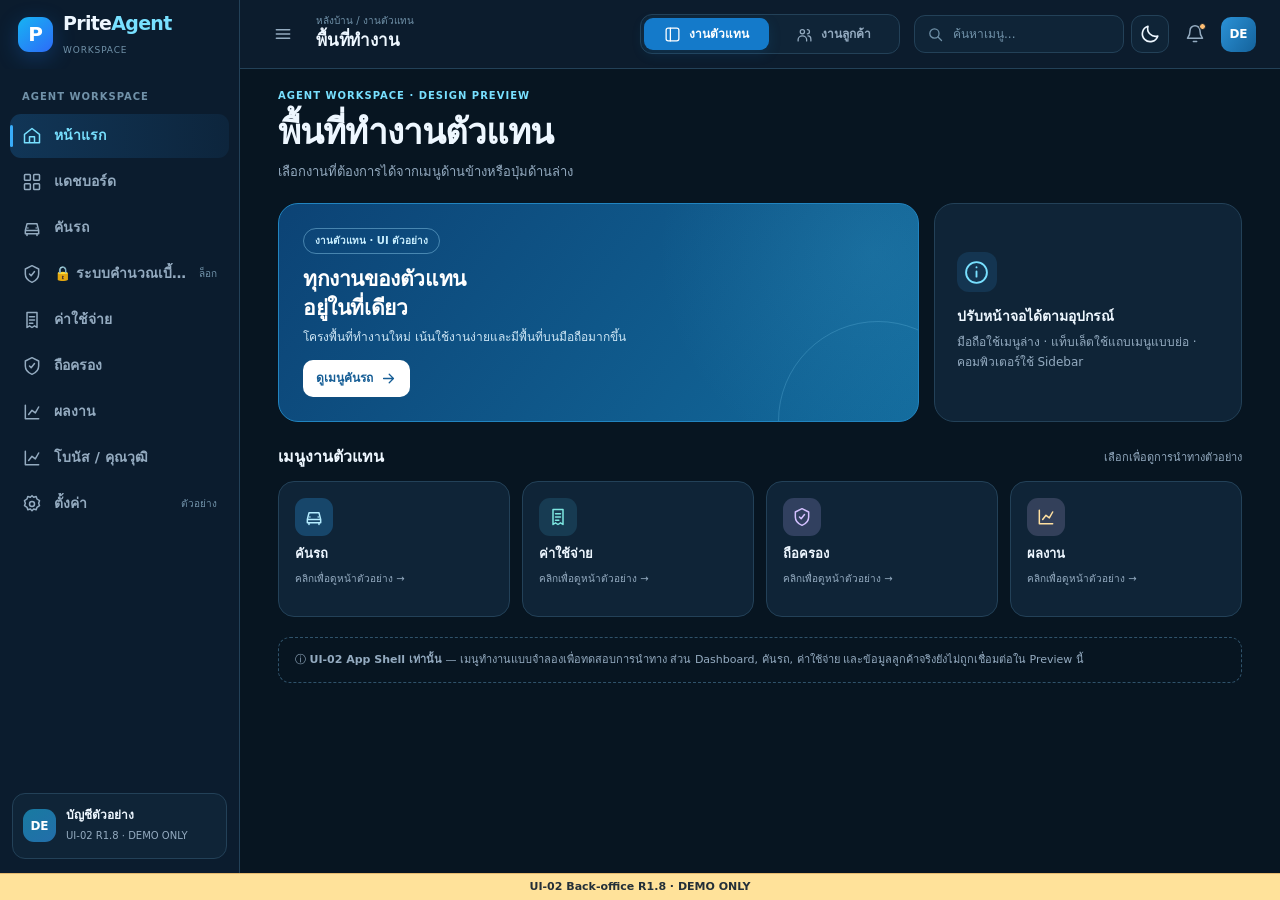
==== backoffice/index.html @ 8c4721c7 "ui: attach central field styles to existing V2 preview entrypoint" ====
<!doctype html>
<html lang="th" data-theme="dark">
<head>
<meta charset="utf-8"/>
<meta name="viewport" content="width=device-width,initial-scale=1,viewport-fit=cover"/>
<meta name="color-scheme" content="dark light"/>
<script>/* UI-only theme preference; never store credentials */try{var t=localStorage.getItem('priteagent.ui.theme.v1');document.documentElement.dataset.theme=t==='light'?'light':'dark'}catch(_){document.documentElement.dataset.theme='dark'}</script>
<title>PriteAgent — App Shell UI-02 R1.8 · DEMO ONLY</title>
<style>
:root{font-family:-apple-system,BlinkMacSystemFont,"Segoe UI","Noto Sans Thai",system-ui,sans-serif;color-scheme:dark;--bg:#071521;--aside:#0b1c2e;--panel:#0f2437;--panel2:#102b40;--surface:#0c1c2d;--line:#234158;--line2:#2f526a;--text:#eef7ff;--muted:#94abc0;--muted2:#7192a9;--accent:#39adfa;--cyan:#78e0ff;--soft-accent:rgba(57,173,250,.13);--shadow:rgba(0,0,0,.26);--white:#fff}
html[data-theme=light]{color-scheme:light;--bg:#f5f8fc;--aside:#fff;--panel:#fff;--panel2:#eef5fc;--surface:#fff;--line:#dbe6f1;--line2:#c9dce9;--text:#1a3147;--muted:#60788e;--muted2:#7290a4;--accent:#117acc;--cyan:#096ca5;--soft-accent:#e7f3fd;--shadow:rgba(54,94,125,.1);--white:#fff}
*,*:before,*:after{box-sizing:border-box}html,body{margin:0;width:100%;height:100%;overflow:hidden}body{background:var(--bg);color:var(--text);font-size:14px;line-height:1.55}button,input{font:inherit}button{cursor:pointer}button:disabled{cursor:default;opacity:.5}button,input{outline-offset:2px}button:focus-visible,input:focus-visible{outline:3px solid #49bdfc}button{background:none;color:inherit;border:none}a{color:inherit;text-decoration:none}.icon{height:20px;width:20px;display:inline-block;fill:none;stroke:currentColor;stroke-width:1.8;stroke-linecap:round;stroke-linejoin:round;flex-shrink:0}.icon.sm{width:17px;height:17px}.icon.lg{width:25px;height:25px}
.shell{display:flex;min-height:100dvh;height:100dvh;padding-bottom:27px}.side{width:240px;flex:0 0 240px;background:var(--aside);border-right:1px solid var(--line);display:flex;flex-direction:column;min-width:0;transition:width .15s,flex-basis .15s;z-index:20}.brand{height:69px;flex:0 0 69px;display:flex;align-items:center;gap:10px;padding:0 18px;white-space:nowrap;overflow:hidden}.brandmark{height:35px;width:35px;flex:0 0 35px;display:grid;place-items:center;border-radius:11px;font-weight:900;font-size:20px;color:white;background:linear-gradient(140deg,#16b4f3,#2d6bf8);box-shadow:0 6px 21px #197cf344}.brandname{font-size:19px;font-weight:820;letter-spacing:-.7px}.brandname em{font-style:normal;color:var(--cyan)}.subbrand{font-size:9px;color:var(--muted2);letter-spacing:.095em;margin-top:-3px}.sidebody{overflow-y:auto;padding:8px 10px 15px;scrollbar-width:thin;flex:1}.sidenavtitle{padding:12px 12px 7px;color:var(--muted2);font-weight:800;font-size:10px;letter-spacing:.1em}.navitem{width:100%;display:flex;align-items:center;gap:12px;text-align:left;border-radius:11px;min-height:44px;padding:9px 12px;color:var(--muted);font-weight:600;margin:2px 0;position:relative}.navitem:hover{background:var(--soft-accent);color:var(--text)}.navitem.active{background:linear-gradient(90deg,rgba(37,144,231,.22),rgba(37,144,231,.08));color:var(--cyan)}.navitem.active:before{content:"";height:22px;width:3px;background:var(--accent);border-radius:5px;position:absolute;left:0}.navitem .t{white-space:nowrap;overflow:hidden;text-overflow:ellipsis}.navitem .later{margin-left:auto;color:var(--muted2);font-size:10px;font-weight:500}.sidefooter{margin:8px 12px 14px;padding:12px 10px;border:1px solid var(--line);background:var(--panel);border-radius:13px;display:flex;align-items:center;gap:10px;white-space:nowrap}.avatar{height:33px;width:33px;display:grid;place-items:center;border-radius:11px;background:linear-gradient(145deg,#187aa1,#236eaa);color:#fff;font-weight:800;font-size:12px;flex-shrink:0}.sidefooter strong{display:block;font-size:12px}.sidefooter small{font-size:10px;color:var(--muted)}
.shell.collapsed .side{width:69px;flex-basis:69px}.shell.collapsed .brand{padding:0 17px}.shell.collapsed .brandcopy,.shell.collapsed .sidenavtitle,.shell.collapsed .navitem .t,.shell.collapsed .navitem .later,.shell.collapsed .sidefooter .accountcopy{display:none}.shell.collapsed .navitem{justify-content:center;padding:10px}.shell.collapsed .sidefooter{justify-content:center;padding:10px 5px}.shell.collapsed .sidebody{padding-inline:8px}
.frame{height:100%;flex:1;min-width:0;display:flex;flex-direction:column}.top{height:69px;min-height:69px;display:flex;align-items:center;gap:14px;padding:0 24px;border-bottom:1px solid var(--line);background:var(--surface);position:relative;z-index:12}.iconbtn{height:38px;width:38px;display:inline-grid;place-items:center;border-radius:11px;color:var(--muted);border:1px solid transparent}.iconbtn:hover,.iconbtn.on{background:var(--soft-accent);color:var(--cyan);border-color:var(--line)}.top .location{flex:1;min-width:0}.top .location .crumb{font-size:10px;color:var(--muted2);line-height:1.2}.top .location strong{display:block;font-size:17px;letter-spacing:-.25px}.topactions{display:flex;align-items:center;gap:7px}.topactions #searchIcon{display:none}.searchtop{display:flex;align-items:center;gap:9px;background:var(--panel);border:1px solid var(--line);border-radius:11px;height:38px;padding:0 12px;min-width:210px;color:var(--muted2);text-align:left}.searchtop span{font-size:12px}.notifdot{position:relative}.notifdot:after{content:"";position:absolute;width:7px;height:7px;top:7px;right:7px;background:#ffbe74;border:1px solid var(--surface);border-radius:50%}.topavatar{height:35px;width:35px;border-radius:10px;background:linear-gradient(125deg,#2b92d7,#14629b);color:#fff;font-size:12px;font-weight:800}.topmobilebrand{display:none}
.segbar{display:flex;align-items:center;gap:12px;padding:15px clamp(18px,3.1vw,38px) 0}.segment{display:flex;align-items:center;padding:4px;background:var(--panel);border:1px solid var(--line);border-radius:12px;gap:4px;min-width:290px}.segment button{flex:1;border-radius:9px;min-height:34px;font-size:12px;font-weight:700;color:var(--muted);display:flex;justify-content:center;align-items:center;gap:8px}.segment button.active{background:#147aca;color:#fff;box-shadow:0 4px 13px #117ac627}.segbar .note{font-size:11px;color:var(--muted);white-space:nowrap}.workspace{flex:1;min-height:0;overflow-y:auto;scrollbar-width:thin;padding:19px clamp(18px,3.1vw,38px) 40px}.workinner{max-width:1100px;margin:0 auto}.sectioneyebrow{color:var(--cyan);font-size:10px;font-weight:800;letter-spacing:.1em}.sectiontitle{font-size:clamp(25px,3.2vw,35px);letter-spacing:-1px;line-height:1.3;margin:6px 0 7px;font-weight:820}.subtitle{font-size:13px;color:var(--muted);margin:0 0 21px}.introgrid{display:grid;grid-template-columns:minmax(0,1.35fr) minmax(210px,.65fr);gap:15px;margin-bottom:23px}.focuscard{background:radial-gradient(circle at 93% 23%,rgba(92,205,242,.12),transparent 35%),linear-gradient(128deg,#0c4375,#126a9c);border:1px solid #2184c0;border-radius:20px;min-height:170px;padding:24px;color:#fff;overflow:hidden;position:relative}.focuscard:after{content:"";position:absolute;width:200px;height:200px;border-radius:50%;border:1px solid #8cddff35;right:-60px;bottom:-100px}.focuscard .pill{display:inline-flex;border:1px solid #a0e2ff66;border-radius:20px;padding:4px 11px;font-size:10px;color:#c9efff;font-weight:700}.focuscard h2{font-size:21px;margin:11px 0 5px;letter-spacing:-.4px;line-height:1.38}.focuscard p{font-size:12px;color:#cee7f6;margin:0 0 14px;max-width:330px}.focuscard .action{background:#fff;border-radius:10px;color:#155d95;padding:9px 13px;font-weight:800;font-size:12px;position:relative;z-index:1;display:inline-flex;align-items:center;gap:7px}.tipcard{border:1px solid var(--line);background:var(--panel);border-radius:20px;min-height:170px;padding:22px;display:flex;flex-direction:column;justify-content:center;gap:14px}.tipicon{width:40px;height:40px;background:var(--soft-accent);color:var(--cyan);display:grid;place-items:center;border-radius:12px}.tipcard strong{font-size:14px}.tipcard p{color:var(--muted);font-size:12px;margin:5px 0 0;line-height:1.65}.sectionbar{display:flex;align-items:center;justify-content:space-between;gap:12px;margin-bottom:11px}.sectionbar h3{margin:0;font-size:16px;font-weight:800}.sectionbar .meta{font-size:11px;color:var(--muted)}.tiles{display:grid;grid-template-columns:repeat(4,minmax(0,1fr));gap:12px;margin-bottom:20px}.tile{text-align:left;border:1px solid var(--line);border-radius:16px;min-height:136px;background:var(--panel);padding:16px;display:flex;flex-direction:column;gap:8px;min-width:0;transition:transform .14s,border-color .14s}.tile:hover{border-color:#3197d1;transform:translateY(-2px)}.tileicon{height:38px;width:38px;display:grid;place-items:center;border-radius:11px;background:#17466a;color:#b4ecff}.tileicon.v2{background:#173b52;color:#7de7e1}.tileicon.v3{background:#31405f;color:#d4c1ff}.tileicon.v4{background:#33405a;color:#ffe0a0}.tile b{font-size:13px}.tile small{color:var(--muted);font-size:10px;line-height:1.4}.footinfo{font-size:11px;color:var(--muted);border:1px dashed var(--line2);border-radius:12px;padding:13px 16px;line-height:1.7}
.noticeMobile{display:none}.notice{position:fixed;bottom:0;left:0;right:0;z-index:70;color:#232f38;background:#ffe29a;border-top:1px solid #e5b96e;min-height:27px;display:grid;place-items:center;text-align:center;font-weight:800;font-size:11px;padding:3px 8px calc(3px + env(safe-area-inset-bottom,0px));pointer-events:none}.mobilebottom{display:none}.backdrop{display:none}.drawerclose{display:none}.mobilebrand{display:none}
.pop{position:fixed;z-index:61;right:24px;top:62px;border:1px solid var(--line2);background:var(--aside);border-radius:15px;box-shadow:0 18px 65px var(--shadow);padding:11px;min-width:240px;max-width:min(400px,calc(100vw - 25px));display:none}.pop.open{display:block}.pop h3{font-size:13px;margin:5px 8px 11px}.pop button,.pop a{display:flex;align-items:center;gap:8px;justify-content:flex-start;text-align:left;width:100%;min-height:38px;padding:9px 11px;border-radius:8px;color:var(--text);font-size:12px}.pop button:hover,.pop a:hover{background:var(--soft-accent)}.pop .tiny{font-size:10px;color:var(--muted);margin:5px 8px}.overlay{position:fixed;inset:0;background:#031220aa;z-index:80;display:none;align-items:center;justify-content:center;padding:16px}.overlay.open{display:flex}.dialog{background:var(--aside);border:1px solid var(--line2);border-radius:20px;padding:22px;width:100%;max-width:430px;box-shadow:0 24px 80px #0006}.dialogHead{display:flex;justify-content:space-between;align-items:flex-start;gap:12px}.dialog h2{font-size:18px;margin:0}.dialog p{font-size:13px;color:var(--muted);line-height:1.75;margin:10px 0 18px}.dialog .btnprimary{border-radius:10px;padding:10px 15px;background:#137dca;color:#fff;font-size:12px;font-weight:800;min-height:42px}.searchdialog{max-width:540px}.searchinput{width:100%;border:1px solid var(--line2);background:var(--panel);border-radius:12px;padding:13px 15px;font-size:15px;color:var(--text);outline:none;margin:14px 0 8px}.results{max-height:300px;overflow:auto}.results button{width:100%;border-radius:10px;padding:11px;display:flex;align-items:center;justify-content:space-between;border-bottom:1px solid var(--line);text-align:left}.results button:hover{background:var(--soft-accent)}.results small{color:var(--muted);font-size:10px}.hide{display:none!important}
@media(max-width:1050px){.side{width:72px;flex-basis:72px}.brand{padding:0 18px}.brandcopy,.sidenavtitle,.navitem .t,.navitem .later,.sidefooter .accountcopy{display:none}.navitem{justify-content:center;padding:10px}.sidefooter{justify-content:center;padding:10px 5px}.sidebody{padding:8px}.searchtop{min-width:135px}.top{padding-inline:17px}.introgrid{grid-template-columns:1fr 230px}.tiles{grid-template-columns:repeat(2,minmax(0,1fr))}}
@media(max-width:720px){.shell{padding-bottom:calc(85px + env(safe-area-inset-bottom,0px))}.side{position:fixed;top:0;bottom:0;width:min(300px,83vw)!important;flex-basis:auto!important;transform:translateX(-101%);box-shadow:8px 0 30px #0005;transition:transform .2s;z-index:65}.shell.drawer-open .side{transform:translateX(0)}.shell.drawer-open .backdrop{position:fixed;z-index:64;inset:0;background:#0009;display:block}.side .brand{height:64px;flex-basis:64px;padding:0 18px}.side .brandcopy,.side .sidenavtitle,.side .navitem .t,.side .navitem .later,.side .sidefooter .accountcopy{display:block}.side .navitem{justify-content:flex-start;padding:10px 12px}.side .sidefooter{justify-content:flex-start;padding:12px}.drawerclose{display:grid;margin-left:auto}.top{height:58px;min-height:58px;gap:7px;padding-inline:13px}.topmobilebrand{display:flex;align-items:center;gap:7px;font-weight:820;letter-spacing:-.45px;font-size:17px}.topmobilebrand .brandmark{height:29px;width:29px;border-radius:9px;font-size:17px}.top .location{display:none}.topactions{margin-left:auto;gap:2px}.topactions .searchtop{display:none}.topactions #searchIcon{display:grid}.topavatar{width:31px;height:31px}.top .iconbtn{height:36px;width:36px}.segbar{padding:10px 13px 0}.segment{width:100%;min-width:0}.segment button{min-height:35px}.segbar .note{display:none}.workspace{padding:15px 13px 20px}.sectiontitle{font-size:26px;margin-top:4px}.subtitle{margin-bottom:17px}.introgrid{grid-template-columns:1fr;gap:10px;margin-bottom:22px}.focuscard{padding:20px;min-height:160px;border-radius:17px}.focuscard h2{font-size:21px;margin:9px 0 4px}.focuscard p{margin-bottom:12px}.tipcard{min-height:auto;padding:13px 15px;border-radius:15px;display:flex;flex-direction:row;align-items:center;gap:13px}.tipcard .tipicon{flex:0 0 39px}.tipcard .tipcardtext{flex:1}.tipcard p{margin:2px 0 0}.tiles{grid-template-columns:repeat(2,minmax(0,1fr));gap:9px}.tile{padding:12px;min-height:122px;border-radius:13px}.tileicon{height:35px;width:35px}.tile small{font-size:10px}.mobilebottom{display:grid;position:fixed;bottom:27px;left:0;right:0;grid-template-columns:repeat(4,1fr);min-height:58px;background:var(--aside);border-top:1px solid var(--line);z-index:40;padding:3px 4px 0}.mobilebottom button{display:flex;flex-direction:column;align-items:center;justify-content:center;gap:1px;color:var(--muted);border-radius:10px;font-size:10px;min-width:0}.mobilebottom button.active{color:var(--cyan)}.mobilebottom .icon{width:20px;height:20px}.pop{right:9px;top:51px}.notice{font-size:10px;white-space:nowrap}.noticeDesktop{display:none}.noticeMobile{display:inline}.shell.collapsed .side .brandcopy,.shell.collapsed .side .navitem .t,.shell.collapsed .side .sidenavtitle,.shell.collapsed .side .sidefooter .accountcopy{display:block}}
@media(max-width:355px){.topmobilebrand{font-size:15px}.topmobilebrand .brandmark{width:26px;height:26px}.top{padding-inline:8px}.segbar{padding-inline:9px}.workspace{padding-inline:10px}.focuscard{padding:16px}.focuscard h2{font-size:19px}.tile{padding:10px}.segment button{font-size:11px}.notice{font-size:9px}}
@media(prefers-reduced-motion:reduce){*{transition:none!important}}

/* UI-02 R1.3: icon-only animated theme switch aligned with Login R4.5 */
#themeToggle.themeModeButton{border:1px solid var(--line);background:var(--panel);color:var(--text);transition:background-color .28s ease,color .28s ease,border-color .28s ease}
#themeToggle .themeModeGlyph{height:22px;width:22px;overflow:visible;transform:rotate(0deg);transition:transform .42s cubic-bezier(.2,.85,.3,1)}
#themeToggle .themeSun,#themeToggle .themeMoon{transform-origin:12px 12px;transition:opacity .32s ease,transform .42s cubic-bezier(.2,.85,.3,1)}
#themeToggle .themeSun{opacity:0;transform:rotate(-80deg) scale(.25)}
#themeToggle .themeMoon{opacity:1;transform:rotate(0deg) scale(1)}
html[data-theme="light"] #themeToggle .themeModeGlyph{transform:rotate(90deg)}
html[data-theme="light"] #themeToggle .themeSun{opacity:1;transform:rotate(-90deg) scale(1)}
html[data-theme="light"] #themeToggle .themeMoon{opacity:0;transform:rotate(80deg) scale(.25)}
@media(prefers-reduced-motion:reduce){#themeToggle.themeModeButton,#themeToggle .themeModeGlyph,#themeToggle .themeSun,#themeToggle .themeMoon{transition:none!important}}


/* UI-02 R1.4: stronger tap feedback on mobile; preserve reduced-motion settings. */
@keyframes themeModeTap{0%{transform:scale(1) rotate(0deg)}34%{transform:scale(.81) rotate(-18deg)}68%{transform:scale(1.16) rotate(12deg)}100%{transform:scale(1) rotate(0deg)}}
#themeToggle.themeTap{animation:themeModeTap .66s cubic-bezier(.18,.7,.22,1) both}
#themeToggle .themeModeGlyph,#themeToggle .themeSun,#themeToggle .themeMoon{transform-box:view-box;backface-visibility:hidden}
@media(prefers-reduced-motion:reduce){#themeToggle.themeTap{animation:none!important}}


/* UI-02 R1.5 focused mobile bottom-nav submenu: no app/business rule changes. */
.submenuScrim,.bottomSubmenu{display:none}
@media(max-width:720px){
.submenuScrim:not([hidden]){display:block;position:fixed;inset:0;background:rgba(2,15,28,.38);z-index:43}
.bottomSubmenu:not([hidden]){display:block;position:fixed;left:10px;right:10px;bottom:calc(91px + env(safe-area-inset-bottom,0px));background:var(--aside);border:1px solid var(--line2);border-radius:18px;box-shadow:0 14px 48px var(--shadow);z-index:52;max-height:min(66dvh,495px);overflow:hidden}
.bottomSubmenuHead{display:flex;align-items:center;justify-content:space-between;gap:10px;padding:13px 14px 10px;border-bottom:1px solid var(--line)}
.bottomSubmenuHead h2{margin:0;font-size:15px;font-weight:820}
.bottomSubmenuHead span{display:block;font-size:10px;color:var(--muted)}
.bottomSubmenuHead button{flex-shrink:0;display:grid;place-items:center;width:35px;height:35px;border:1px solid var(--line);border-radius:10px}
.bottomSubmenuItems{display:grid;grid-template-columns:repeat(2,minmax(0,1fr));gap:7px;padding:10px 12px 13px;overflow-y:auto;max-height:min(51dvh,406px)}
.bottomSubmenuItems button{min-width:0;min-height:46px;display:flex;align-items:center;gap:9px;padding:8px 10px;border-radius:10px;border:1px solid var(--line);background:var(--panel);text-align:left;color:var(--text);font-size:12px;font-weight:650}
.bottomSubmenuItems button:hover,.bottomSubmenuItems button:focus-visible{border-color:var(--accent);background:var(--soft-accent)}
.bottomSubmenuItems button .icon{height:18px;width:18px;color:var(--cyan)}
.bottomSubmenuItems button .itemLabel{min-width:0;overflow-wrap:anywhere}
.mobilebottom{z-index:54} /* keep bottom tabs tappable above submenu scrim */
.mobilebottom button[aria-expanded="true"]{background:var(--soft-accent);color:var(--cyan);font-weight:800}
}
@media(max-width:355px){.bottomSubmenuItems{grid-template-columns:1fr;max-height:48dvh}}

/* UI-02 R1.6: desktop/tablet workspace selector in header; mobile uses bottom submenus. */
.top .location{flex:1 1 140px;min-width:0}
.top .segment{width:260px;min-width:260px;flex:0 0 260px;margin:0;padding:3px;gap:2px}
.top .segment button{min-height:32px;min-width:0;white-space:nowrap;padding:0 5px}
@media(min-width:721px) and (max-width:1180px){
 .top{gap:9px}
 .top .location strong{font-size:15px}
 .top .segment{width:216px;min-width:216px;flex-basis:216px}
 .top .segment button{font-size:11px;gap:3px;padding:0 3px}
 .topactions .searchtop{display:none}
 .topactions #searchIcon{display:grid}
}
@media(max-width:720px){.top .segment{display:none}}
</style>
<link rel="stylesheet" href="../ui/shared-design.css?rev=pa-shared-r1">
</head>
<body>
<svg xmlns="http://www.w3.org/2000/svg" style="position:absolute;width:0;height:0;overflow:hidden" aria-hidden="true">
<symbol id="i-menu" viewBox="0 0 24 24"><path d="M4 7h16M4 12h16M4 17h16"/></symbol>
<symbol id="i-arrow" viewBox="0 0 24 24"><path d="m5 12 14 0m-6-6 6 6-6 6"/></symbol>
<symbol id="i-home" viewBox="0 0 24 24"><path d="m3 10 9-7 9 7v10H3zM9 20v-7h6v7"/></symbol>
<symbol id="i-panel" viewBox="0 0 24 24"><rect x="3" y="3" width="18" height="18" rx="3"/><path d="M9 3v18"/></symbol>
<symbol id="i-grid" viewBox="0 0 24 24"><rect x="3" y="3" width="7" height="7" rx="1"/><rect x="14" y="3" width="7" height="7" rx="1"/><rect x="3" y="14" width="7" height="7" rx="1"/><rect x="14" y="14" width="7" height="7" rx="1"/></symbol>
<symbol id="i-car" viewBox="0 0 24 24"><path d="M4 15 6 7h12l2 8M4 15h16v4H4zM6 19v2m12-2v2M7 12h.1M17 12h.1"/></symbol>
<symbol id="i-receipt" viewBox="0 0 24 24"><path d="M6 3h12v18l-3-2-3 2-3-2-3 2zM9 8h6M9 12h6M9 16h4"/></symbol>
<symbol id="i-users" viewBox="0 0 24 24"><circle cx="9" cy="8" r="3"/><path d="M3 21v-2c0-3 3-5 6-5s6 2 6 5v2M16 5c2 0 3 1 3 3s-1 3-3 3M17 14c3 0 4 2 4 5v2"/></symbol>
<symbol id="i-calendar" viewBox="0 0 24 24"><rect x="3" y="5" width="18" height="16" rx="2"/><path d="M7 3v4M17 3v4M3 10h18M8 15h3"/></symbol>
<symbol id="i-chart" viewBox="0 0 24 24"><path d="M4 20V4M4 20h16M8 15l4-5 4 3 4-7"/></symbol>
<symbol id="i-shield" viewBox="0 0 24 24"><path d="M12 2 20 6v6c0 5-3 8-8 10-5-2-8-5-8-10V6zM9 12l2 2 4-5"/></symbol>
<symbol id="i-setting" viewBox="0 0 24 24"><circle cx="12" cy="12" r="3"/><path d="m12 2 2 2 3-1 1 3 3 2-1 3 1 3-3 2-1 3-3-1-2 2-2-2-3 1-1-3-3-2 1-3-1-3 3-2 1-3 3 1z"/></symbol>
<symbol id="i-search" viewBox="0 0 24 24"><circle cx="10.5" cy="10.5" r="6.5"/><path d="m15.5 15.5 5 5"/></symbol>
<symbol id="i-bell" viewBox="0 0 24 24"><path d="M18 8a6 6 0 0 0-12 0c0 7-3 8-3 9h18c0-1-3-2-3-9M10 21h4"/></symbol>
<symbol id="i-moon" viewBox="0 0 24 24"><path d="M21 13A9 9 0 0 1 11 3a9 9 0 1 0 10 10"/></symbol>
<symbol id="i-sun" viewBox="0 0 24 24"><circle cx="12" cy="12" r="4"/><path d="M12 2v2M12 20v2M2 12h2M20 12h2M5 5l1.5 1.5M17.5 17.5 19 19M5 19l1.5-1.5M17.5 6.5 19 5"/></symbol>
<symbol id="i-x" viewBox="0 0 24 24"><path d="M5 5 19 19M19 5 5 19"/></symbol>
<symbol id="i-check" viewBox="0 0 24 24"><path d="m4 12 5 5L20 6"/></symbol>
<symbol id="i-info" viewBox="0 0 24 24"><circle cx="12" cy="12" r="10"/><path d="M12 11v5M12 7v.1"/></symbol>
<symbol id="i-log" viewBox="0 0 24 24"><path d="M12 3H5v18h7M14 7l5 5-5 5M8 12h11"/></symbol>
</svg>
<div id="app" class="shell">
 <aside id="side" class="side" aria-label="เมนูนำทาง">
  <div class="brand"><span class="brandmark">P</span><span class="brandcopy"><span class="brandname">Prite<em>Agent</em></span><br/><span class="subbrand">WORKSPACE</span></span><button class="iconbtn drawerclose" id="closeDrawer" aria-label="ปิดเมนู"><svg class="icon"><use href="#i-x"/></svg></button></div>
  <div class="sidebody" id="sidebody"></div>
  <div class="sidefooter"><div class="avatar">DE</div><div class="accountcopy"><strong>บัญชีตัวอย่าง</strong><small>UI-02 R1.8 · DEMO ONLY</small></div></div>
 </aside>
 <div class="backdrop" id="backdrop"></div>
 <div class="frame">
  <header class="top">
   <button id="navToggle" class="iconbtn" aria-label="เปิดหรือย่อเมนู"><svg class="icon"><use href="#i-menu"/></svg></button>
   <div class="topmobilebrand"><span class="brandmark">P</span>PriteAgent</div>
   <div class="location"><div class="crumb">หลังบ้าน / <span id="crumbMode">งานตัวแทน</span></div><strong id="topTitle">พื้นที่ทำงาน</strong></div>
   <div class="segment" role="group" aria-label="เปลี่ยนพื้นที่ทำงาน"><button id="modeAgent" type="button" class="active" aria-pressed="true"><svg class="icon sm"><use href="#i-panel"/></svg> งานตัวแทน</button><button id="modeCustomer" type="button" aria-pressed="false"><svg class="icon sm"><use href="#i-users"/></svg> งานลูกค้า</button></div>
   <div class="topactions">
    <button class="searchtop" id="searchTop"><svg class="icon sm"><use href="#i-search"/></svg><span>ค้นหาเมนู...</span></button>
    <button class="iconbtn" id="searchIcon" aria-label="ค้นหาเมนู"><svg class="icon"><use href="#i-search"/></svg></button>
    <button class="iconbtn themeModeButton" id="themeToggle" type="button" aria-label="ใช้โหมดมืด กดเพื่อเปลี่ยนเป็นโหมดสว่าง" aria-pressed="false" title="เปลี่ยนเป็นโหมดสว่าง"><svg class="themeModeGlyph" viewBox="0 0 24 24" fill="none" stroke="currentColor" stroke-width="1.8" stroke-linecap="round" stroke-linejoin="round" aria-hidden="true"><g class="themeMoon"><path d="M20.5 14.2A8.6 8.6 0 0 1 9.8 3.5a8.6 8.6 0 1 0 10.7 10.7Z"/></g><g class="themeSun"><circle cx="12" cy="12" r="4"/><path d="M12 2v2M12 20v2M2 12h2M20 12h2M4.9 4.9l1.4 1.4M17.7 17.7l1.4 1.4M4.9 19.1l1.4-1.4M17.7 6.3l1.4-1.4"/></g></svg></button>
    <button class="iconbtn notifdot" id="notifications" aria-label="การแจ้งเตือนตัวอย่าง" aria-expanded="false"><svg class="icon"><use href="#i-bell"/></svg></button>
    <button class="topavatar" id="profile" aria-label="เมนูบัญชีตัวอย่าง" aria-expanded="false">DE</button>
   </div>
  </header>
  <main id="workspace" class="workspace" tabindex="-1"><div class="workinner">
   <div class="sectioneyebrow" id="eyebrow">AGENT WORKSPACE · DESIGN PREVIEW</div><h1 class="sectiontitle" id="pageTitle">พื้นที่ทำงานตัวแทน</h1><p id="pageDesc" class="subtitle">เลือกงานที่ต้องการได้จากเมนูด้านข้างหรือปุ่มด้านล่าง</p>
   <section id="homeContent">
    <div class="introgrid">
     <article class="focuscard"><span class="pill">งานตัวแทน · UI ตัวอย่าง</span><h2 id="heroTitle">ทุกงานของตัวแทน<br/>อยู่ในที่เดียว</h2><p id="heroText">โครงพื้นที่ทำงานใหม่ เน้นใช้งานง่ายและมีพื้นที่บนมือถือมากขึ้น</p><button class="action" id="heroAction">ดูเมนูคันรถ <svg class="icon sm"><use href="#i-arrow"/></svg></button></article>
     <article class="tipcard"><span class="tipicon"><svg class="icon lg"><use href="#i-info"/></svg></span><div class="tipcardtext"><strong>ปรับหน้าจอได้ตามอุปกรณ์</strong><p>มือถือใช้เมนูล่าง · แท็บเล็ตใช้แถบเมนูแบบย่อ · คอมพิวเตอร์ใช้ Sidebar</p></div></article>
    </div>
    <div class="sectionbar"><h3 id="quickTitle">เมนูงานตัวแทน</h3><span class="meta">เลือกเพื่อดูการนำทางตัวอย่าง</span></div>
    <div class="tiles" id="tiles"></div>
    <div class="footinfo">ⓘ <strong>UI-02 App Shell เท่านั้น</strong> — เมนูทำงานแบบจำลองเพื่อทดสอบการนำทาง ส่วน Dashboard, คันรถ, ค่าใช้จ่าย และข้อมูลลูกค้าจริงยังไม่ถูกเชื่อมต่อใน Preview นี้</div>
   </section>
   <section id="placeholder" class="hide"><div class="tipcard" style="display:flex;align-items:flex-start;gap:15px;margin:5px 0 18px"><span class="tipicon"><svg class="icon lg"><use href="#i-grid"/></svg></span><div class="tipcardtext"><strong id="placeholderTitle">โมดูลตัวอย่าง</strong><p id="placeholderDesc">หน้านี้แสดงปลายทางการนำทางเท่านั้น ไม่มีการเชื่อมต่อระบบหรือข้อมูลจริง</p></div></div><button id="returnHome" class="action" style="background:#167fca;color:white;border-radius:10px;padding:10px 14px;font-weight:750">← กลับหน้าแรก</button></section>
  </div></main>
 </div>
 <div id="submenuScrim" class="submenuScrim" hidden aria-hidden="true"></div>
 <section id="bottomSubmenu" class="bottomSubmenu" role="region" aria-label="เมนูย่อย" hidden>
  <div class="bottomSubmenuHead"><div><h2 id="bottomSubmenuTitle">เมนูย่อย</h2><span>เลือกหน้าที่ต้องการ · DEMO ONLY</span></div><button type="button" id="bottomSubmenuClose" aria-label="ปิดเมนูย่อย"><svg class="icon"><use href="#i-x"/></svg></button></div>
  <div id="bottomSubmenuItems" class="bottomSubmenuItems"></div>
 </section>
 <nav class="mobilebottom" aria-label="เมนูด้านล่างมือถือ">
  <button id="bottomHome" class="active"><svg class="icon"><use href="#i-home"/></svg>หน้าแรก</button>
  <button id="bottomAgent" aria-controls="bottomSubmenu" aria-expanded="false" aria-haspopup="true"><svg class="icon"><use href="#i-panel"/></svg>งานตัวแทน</button>
  <button id="bottomCustomer" aria-controls="bottomSubmenu" aria-expanded="false" aria-haspopup="true"><svg class="icon"><use href="#i-users"/></svg>งานลูกค้า</button>
  <button id="bottomMore"><svg class="icon"><use href="#i-menu"/></svg>เพิ่มเติม</button>
 </nav>
</div>
<div class="notice" role="note"><strong>UI-02 Back-office R1.8 · DEMO ONLY</strong></div>
<div class="pop" id="notificationPop" role="region" aria-label="รายการแจ้งเตือนตัวอย่าง"><h3>การแจ้งเตือน</h3><div class="tiny">ข้อมูลจำลองเพื่อทดลองเมนู</div><button data-popaction="notification">ตัวอย่าง: งานติดตามล่าสุด <svg class="icon sm"><use href="#i-arrow"/></svg></button><button data-popaction="notification">ตัวอย่าง: เตือนกำหนดการ <svg class="icon sm"><use href="#i-arrow"/></svg></button><button id="clearNotifications">ทำเครื่องหมายว่าอ่านแล้ว</button></div>
<div class="pop" id="profilePop" role="menu" aria-label="เมนูบัญชีตัวอย่าง"><h3>บัญชีตัวอย่าง</h3><button id="profileTheme"><svg class="icon sm"><use href="#i-sun"/></svg>เปลี่ยนธีม</button><button id="profileHelp"><svg class="icon sm"><use href="#i-info"/></svg>เกี่ยวกับโครงหลังบ้าน</button><a href="../"><svg class="icon sm"><use href="#i-log"/></svg>กลับหน้า Login</a></div>
<div class="overlay" id="dialogOverlay" role="presentation"><div class="dialog" role="dialog" aria-modal="true" aria-labelledby="dialogTitle"><div class="dialogHead"><h2 id="dialogTitle">ตัวอย่างระบบ</h2><button class="iconbtn" id="dialogX" aria-label="ปิดหน้าต่าง"><svg class="icon"><use href="#i-x"/></svg></button></div><p id="dialogText"></p><button class="btnprimary" id="dialogOK">เข้าใจแล้ว</button></div></div>
<div class="overlay" id="searchOverlay" role="presentation"><div class="dialog searchdialog" role="dialog" aria-modal="true" aria-labelledby="searchTitle"><div class="dialogHead"><h2 id="searchTitle">ค้นหาเมนู</h2><button id="searchX" class="iconbtn" aria-label="ปิดค้นหา"><svg class="icon"><use href="#i-x"/></svg></button></div><input type="search" id="menuSearch" class="searchinput" placeholder="พิมพ์ชื่อเมนู เช่น คันรถ" autocomplete="off" aria-label="พิมพ์ค้นหาเมนู"/><div class="results" id="searchResults"></div></div></div>
<script>
(()=>{'use strict';
const $=x=>document.getElementById(x);const doc=document.documentElement;const app=$('app');let mode='agent',page='home',lastFocus=null,drawerTrigger=null;
const agent=[['home','หน้าแรก','home'],['dashboard','แดชบอร์ด','grid'],['car','คันรถ','car'],['premium','🔒 ระบบคำนวณเบี้ยประกัน','shield'],['expense','ค่าใช้จ่าย','receipt'],['holding','ถือครอง','shield'],['performance','ผลงาน','chart'],['bonus','โบนัส / คุณวุฒิ','chart'],['settings','ตั้งค่า','setting']];
const customer=[['home','หน้าแรก','home'],['customers','ลูกค้าทั้งหมด','users'],['followup','ติดตามลูกค้า','calendar'],['calendar','ปฏิทินงาน','calendar'],['policies','กรมธรรม์','receipt'],['notes','บันทึกงาน','grid'],['settings','ตั้งค่า','setting']];
const descriptions={premium:'ระบบคำนวณเบี้ยประกัน: ต้องได้รับสิทธิ์จาก Admin/Owner หลังยืนยันอีเมลและเข้าสู่ระบบ ไม่มีการแสดงสูตร ตารางเบี้ย หรือข้อมูลภายในใน Public Preview',dashboard:'UI-03 Dashboard จะเป็นหน้าถัดไปหลัง Owner ตรวจรับ App Shell',car:'เมนูคันรถ: จะต่อยอดจากงาน Code6 โดยไม่เขียนทับ Source เดิม',expense:'ค่าใช้จ่าย: ยังไม่เชื่อม Business Rules หรือฐานข้อมูล',holding:'ถือครอง: ยังไม่มีข้อมูลและการคำนวณจริง',performance:'ผลงาน: ยังไม่มีข้อมูลการผลิตจริง',bonus:'โบนัส / คุณวุฒิ: ยังไม่มีสูตรหรือการคำนวณจริง',settings:'การตั้งค่าบัญชีและธีมแบบจริงยังไม่ได้เชื่อมระบบ',customers:'ลูกค้าทั้งหมด: ยังไม่เชื่อมข้อมูลลูกค้าจริง',followup:'งานติดตามลูกค้า: ยังไม่เชื่อมระบบแจ้งเตือนจริง',calendar:'ปฏิทินงาน: ยังไม่เชื่อมตารางนัดหมายจริง',policies:'กรมธรรม์: ยังไม่มีข้อมูลกรมธรรม์จริง',notes:'บันทึกงาน: ยังไม่เชื่อมข้อมูลจริง'};
const glyph={premium:'shield',home:'home',dashboard:'grid',car:'car',expense:'receipt',holding:'shield',performance:'chart',bonus:'chart',settings:'setting',customers:'users',followup:'calendar',calendar:'calendar',policies:'receipt',notes:'grid'};
function icon(n,cl='icon'){return `<svg class="${cl}" aria-hidden="true"><use href="#i-${glyph[n]||n||'grid'}"/></svg>`;}
function closePops(){['notificationPop','profilePop'].forEach(x=>$(x).classList.remove('open'));$('notifications').setAttribute('aria-expanded','false');$('profile').setAttribute('aria-expanded','false');}
function closeDrawer(){app.classList.remove('drawer-open');if(drawerTrigger?.focus)drawerTrigger.focus();drawerTrigger=null;}
function openDrawer(button){closeSubmenu(false);drawerTrigger=button||document.activeElement;app.classList.add('drawer-open');$('closeDrawer').focus();closePops();}
function closeSubmenu(restoreFocus=false){const panel=$('bottomSubmenu');const wasOpen=!panel.hidden;const active=$('bottomAgent').getAttribute('aria-expanded')==='true'?'bottomAgent':$('bottomCustomer').getAttribute('aria-expanded')==='true'?'bottomCustomer':null;panel.hidden=true;$('submenuScrim').hidden=true;$('bottomAgent').setAttribute('aria-expanded','false');$('bottomCustomer').setAttribute('aria-expanded','false');if(wasOpen&&restoreFocus&&active)$(active).focus();}
function toggleSubmenu(which){if(!matchMedia('(max-width:720px)').matches)return;const btn=$(which==='agent'?'bottomAgent':'bottomCustomer'),isOpen=!$('bottomSubmenu').hidden&&btn.getAttribute('aria-expanded')==='true';if(isOpen){closeSubmenu(true);return;}closeSubmenu(false);closePops();const data=which==='agent'?agent:customer;$('bottomSubmenuTitle').textContent=which==='agent'?'เมนูงานตัวแทน':'เมนูงานลูกค้า';$('bottomSubmenu').setAttribute('aria-label',which==='agent'?'เมนูย่อยงานตัวแทน':'เมนูย่อยงานลูกค้า');$('bottomSubmenuItems').innerHTML=data.map(([id,label])=>`<button type="button" data-submenu-page="${id}">${icon(id)}<span class="itemLabel">${id==='home'?(which==='agent'?'หน้าแรกงานตัวแทน':'หน้าแรกงานลูกค้า'):label}</span></button>`).join('');for(const item of $('bottomSubmenuItems').querySelectorAll('[data-submenu-page]'))item.onclick=()=>{closeSubmenu(false);switchMode(which);navigate(item.dataset.submenuPage);};$('bottomSubmenu').hidden=false;$('submenuScrim').hidden=false;btn.setAttribute('aria-expanded','true');$('bottomSubmenuItems').querySelector('button')?.focus();}
function modeItems(){return mode==='agent'?agent:customer;}
function renderNav(){const out=modeItems().map(([id,label])=>`<button type="button" data-page="${id}" class="navitem ${page===id?'active':''}" title="${label}">${icon(id)}<span class="t">${label}</span>${id==='premium'?'<span class="later">ล็อก</span>':id==='settings'?'<span class="later">ตัวอย่าง</span>':''}</button>`).join('');$('sidebody').innerHTML=`<div class="sidenavtitle">${mode==='agent'?'AGENT WORKSPACE':'CUSTOMER WORKSPACE'}</div>${out}`;for(const btn of $('sidebody').querySelectorAll('[data-page]'))btn.addEventListener('click',()=>navigate(btn.dataset.page));}
function renderTiles(){const keys=mode==='agent'?['car','expense','holding','performance']:['customers','followup','calendar','policies'];const cs=['','v2','v3','v4'];let map=new Map(modeItems().map(a=>[a[0],a[1]]));$('tiles').innerHTML=keys.map((id,i)=>`<button type="button" class="tile" data-tile="${id}"><span class="tileicon ${cs[i]}">${icon(id)}</span><b>${map.get(id)}</b><small>คลิกเพื่อดูหน้าตัวอย่าง →</small></button>`).join('');for(const b of $('tiles').querySelectorAll('[data-tile]'))b.addEventListener('click',()=>navigate(b.dataset.tile));}
function render(){const isAgent=mode==='agent';$('modeAgent').classList.toggle('active',isAgent);$('modeCustomer').classList.toggle('active',!isAgent);$('modeAgent').setAttribute('aria-pressed',String(isAgent));$('modeCustomer').setAttribute('aria-pressed',String(!isAgent));$('crumbMode').textContent=isAgent?'งานตัวแทน':'งานลูกค้า';const current=modeItems().find(x=>x[0]===page);const label=current?current[1]:'หน้าแรก';$('topTitle').textContent=page==='home'?'พื้นที่ทำงาน':label;$('eyebrow').textContent=isAgent?'AGENT WORKSPACE · DESIGN PREVIEW':'CUSTOMER WORKSPACE · DESIGN PREVIEW';$('pageTitle').textContent=page==='home'?(isAgent?'พื้นที่ทำงานตัวแทน':'พื้นที่ทำงานลูกค้า'):label;$('pageDesc').textContent=page==='home'?'เลือกงานที่ต้องการได้จากเมนูด้านข้างหรือปุ่มด้านล่าง':'โครงหน้าหลังบ้านสำหรับทดสอบการนำทาง · ยังไม่มีข้อมูลจริง';$('homeContent').classList.toggle('hide',page!=='home');$('placeholder').classList.toggle('hide',page==='home');if(page==='home'){$('quickTitle').textContent=isAgent?'เมนูงานตัวแทน':'เมนูงานลูกค้า';$('heroTitle').innerHTML=isAgent?'ทุกงานของตัวแทน<br/>อยู่ในที่เดียว':'งานดูแลลูกค้า<br/>เป็นระบบมากขึ้น';$('heroText').textContent=isAgent?'โครงพื้นที่ทำงานใหม่ เน้นใช้งานง่ายและมีพื้นที่บนมือถือมากขึ้น':'เข้าถึงทะเบียนลูกค้า งานติดตาม และตารางนัดหมายจากพื้นที่เดียว';$('heroAction').innerHTML=(isAgent?'ดูเมนูคันรถ':'ดูเมนูลูกค้า')+' '+icon('arrow','icon sm');$('heroAction').dataset.target=isAgent?'car':'customers';renderTiles();}else{$('placeholderTitle').textContent=label+' · ตัวอย่าง';$('placeholderDesc').textContent=(descriptions[page]||'ยังไม่ได้เชื่อมข้อมูลจริง')+' — หน้านี้เป็นเพียงปลายทางการนำทางของ UI-02';}
 $('bottomHome').classList.toggle('active',page==='home');$('bottomAgent').classList.toggle('active',isAgent&&page!=='home');$('bottomCustomer').classList.toggle('active',!isAgent&&page!=='home');renderNav();}
function navigate(next='home'){if(next==='dashboard'){closeSubmenu(false);closeDrawer();window.location.href='../dashboard/';return;}if(next==='car'){closeSubmenu(false);closeDrawer();window.location.href='../car-directory/';return;}if(next==='premium'){closeDrawer();showInfo('🔒 ระบบคำนวณเบี้ยประกัน — ยังไม่ได้รับสิทธิ์','DEMO ONLY · ระบบจริงต้องยืนยันตัวตนและให้ Admin หรือ Owner อนุมัติสิทธิ์เป็นรายบัญชีก่อนเข้าถึงหน้า API สูตร และแพ็กออฟไลน์ ในหน้านี้ไม่มีการเชื่อมระบบหรือข้อมูลเบี้ยภายใน');return;}page=modeItems().some(x=>x[0]===next)?next:'home';render();$('workspace').scrollTop=0;closeDrawer();closePops();}
function switchMode(next){mode=next;page='home';render();$('workspace').scrollTop=0;closeDrawer();closePops();}
const THEME_KEY='priteagent.ui.theme.v1';
function applyTheme(value,persist=false){const theme=value==='light'?'light':'dark';doc.dataset.theme=theme;const btn=$('themeToggle');btn.setAttribute('aria-pressed',String(theme==='light'));btn.setAttribute('aria-label',theme==='light'?'ใช้โหมดสว่าง กดเพื่อเปลี่ยนเป็นโหมดมืด':'ใช้โหมดมืด กดเพื่อเปลี่ยนเป็นโหมดสว่าง');btn.title=theme==='light'?'เปลี่ยนเป็นโหมดมืด':'เปลี่ยนเป็นโหมดสว่าง';if(persist){try{localStorage.setItem(THEME_KEY,theme);}catch(_){}}}
function showThemeTap(){
 if(window.matchMedia&&window.matchMedia('(prefers-reduced-motion: reduce)').matches)return;
 const btn=$('themeToggle');
 btn.classList.remove('themeTap');
 void btn.offsetWidth;
 btn.classList.add('themeTap');
}
function toggleTheme(){applyTheme(doc.dataset.theme==='dark'?'light':'dark',true);showThemeTap();closePops();}
$('themeToggle').addEventListener('animationend',e=>{if(e.target===$('themeToggle')&&e.animationName==='themeModeTap')$('themeToggle').classList.remove('themeTap');});
function togglePop(id,btn){const p=$(id),was=p.classList.contains('open');closePops();if(!was){p.classList.add('open');btn.setAttribute('aria-expanded','true');}}
function openOverlay(id){lastFocus=document.activeElement;closePops();$(id).classList.add('open');$(id==='searchOverlay'?'menuSearch':'dialogOK').focus();}
function closeOverlay(id){$(id).classList.remove('open');lastFocus?.focus?.();lastFocus=null;}
function showInfo(title,body){$('dialogTitle').textContent=title;$('dialogText').textContent=body;openOverlay('dialogOverlay');}
$('navToggle').onclick=()=>{if(matchMedia('(max-width:720px)').matches){if(app.classList.contains('drawer-open'))closeDrawer();else openDrawer($('navToggle'));}else{app.classList.toggle('collapsed');}};
$('closeDrawer').onclick=closeDrawer;$('backdrop').onclick=closeDrawer;
$('modeAgent').onclick=()=>switchMode('agent');$('modeCustomer').onclick=()=>switchMode('customer');
$('themeToggle').onclick=toggleTheme;$('profileTheme').onclick=toggleTheme;
$('notifications').onclick=()=>togglePop('notificationPop',$('notifications'));$('profile').onclick=()=>togglePop('profilePop',$('profile'));
$('clearNotifications').onclick=()=>{closePops();showInfo('อ่านการแจ้งเตือนแล้ว','ทำเครื่องหมายว่าอ่านแล้วในข้อมูลจำลองเท่านั้น ไม่มีการบันทึกหรือแจ้งเตือนจริง');};
for(const b of document.querySelectorAll('[data-popaction]'))b.onclick=()=>{closePops();showInfo('รายการแจ้งเตือนตัวอย่าง','รายการนี้ไม่มีข้อมูลจริง และยังไม่เชื่อมระบบติดตามหรือแจ้งเตือน');};
$('profileHelp').onclick=()=>showInfo('โครงพื้นที่ทำงาน · UI-02','ทดสอบเมนู Sidebar, โหมดงานตัวแทน/ลูกค้า, เมนูมือถือ, ค้นหา และสลับธีมได้ แต่ไม่มีระบบบัญชีหรือฐานข้อมูลจริง');
$('heroAction').onclick=()=>navigate($('heroAction').dataset.target||'car');$('returnHome').onclick=()=>navigate('home');
$('bottomHome').onclick=()=>{closeSubmenu(false);navigate('home');};$('bottomAgent').onclick=()=>toggleSubmenu('agent');$('bottomCustomer').onclick=()=>toggleSubmenu('customer');$('bottomMore').onclick=()=>openDrawer($('bottomMore'));$('bottomSubmenuClose').onclick=()=>closeSubmenu(true);$('submenuScrim').onclick=()=>closeSubmenu(true);
$('searchTop').onclick=$('searchIcon').onclick=()=>{openOverlay('searchOverlay');$('menuSearch').value='';renderSearch();};
function renderSearch(){const q=$('menuSearch').value.trim().toLocaleLowerCase('th');const choices=[...agent.map(x=>({...{id:x[0],label:x[1]},mode:'agent'})),...customer.map(x=>({id:x[0],label:x[1],mode:'customer'}))].filter((x,i,a)=>a.findIndex(y=>y.id===x.id&&y.mode===x.mode)===i&&x.id!=='home');const res=choices.filter(x=>!q||x.label.toLocaleLowerCase('th').includes(q));$('searchResults').innerHTML=res.length?res.map(x=>`<button type="button" data-search-id="${x.id}" data-search-mode="${x.mode}"><span>${x.label}</span><small>${x.mode==='agent'?'งานตัวแทน':'งานลูกค้า'} →</small></button>`).join(''):'<p style="color:var(--muted);padding:7px 10px">ไม่พบเมนูที่ค้นหา</p>';for(const b of $('searchResults').querySelectorAll('[data-search-id]'))b.onclick=()=>{switchMode(b.dataset.searchMode);navigate(b.dataset.searchId);closeOverlay('searchOverlay');};}
$('menuSearch').oninput=renderSearch;
$('dialogOK').onclick=$('dialogX').onclick=()=>closeOverlay('dialogOverlay');$('searchX').onclick=()=>closeOverlay('searchOverlay');
for(const id of ['dialogOverlay','searchOverlay'])$(id).addEventListener('click',e=>{if(e.target===$(id))closeOverlay(id);});
document.addEventListener('keydown',e=>{if(e.key==='Escape'){if($('dialogOverlay').classList.contains('open'))closeOverlay('dialogOverlay');else if($('searchOverlay').classList.contains('open'))closeOverlay('searchOverlay');else if(!$('bottomSubmenu').hidden)closeSubmenu(true);else if(app.classList.contains('drawer-open'))closeDrawer();else closePops();}});
window.addEventListener('resize',()=>{if(!matchMedia('(max-width:720px)').matches)closeSubmenu(false);});
applyTheme(doc.dataset.theme);
window.addEventListener('storage',e=>{if(e.key===THEME_KEY)applyTheme(e.newValue);});
window.addEventListener('pageshow',()=>{try{applyTheme(localStorage.getItem(THEME_KEY));}catch(_){applyTheme('dark');}});
render();
})();
</script>
</body>
</html>
---- ui/shared-design.css ----
/* PriteAgent V2 — Shared UI R1 (ACTIVE SYNTHETIC entrypoints only)
 * SINGLE source for control tokens, mobile hit sizes and calendar popover.
 * Page-specific layout CSS remains responsible for layout, not field styling.
 * Dark input styling follows the current V2 Login design.
 */
:root {
  --pa-field-min-height: 54px;
  --pa-field-radius: 13px;
  --pa-field-font-size: 16px;
  --pa-field-bg: #0b2032;
  --pa-field-border: #35536c;
  --pa-field-text: #edf5ff;
  --pa-field-muted: #a9b9ca;
  --pa-field-focus: #49bce9;
  --pa-field-error: #f7a2ae;
  --pa-field-surface: #102638;
  --pa-field-selected: #0876c7;
  --pa-field-shadow: 0 0 0 3px rgba(73,188,233,.18);
  --pa-field-label-color: #d6e6f2;
}
html[data-theme=light] {
  --pa-field-bg: #fff;
  --pa-field-border: #bacbdc;
  --pa-field-text: #233e56;
  --pa-field-muted: #62788d;
  --pa-field-focus: #0876bb;
  --pa-field-error: #ba3851;
  --pa-field-surface: #f1f6fc;
  --pa-field-selected: #0876c7;
  --pa-field-shadow: 0 0 0 3px rgba(8,118,187,.17);
  --pa-field-label-color: #344e68;
}
/* Shared form controls. Explicit targets protect old page navigation buttons. */
body :is(input,select,textarea).pa-control,
body :is(input,select,textarea).control,
body .control > input,
body .pa-admin-section :is(input,select),
body .pa-admin-tablewrap select,
body #main :is(input,select,textarea):not([type=checkbox]):not([type=radio]):not(.pa-date-native):not(.pa-date-text) {
  box-sizing: border-box;
  min-width: 0;
  max-width: 100%;
  min-height: var(--pa-field-min-height);
  border-radius: var(--pa-field-radius);
  border: 1.5px solid var(--pa-field-border);
  background: var(--pa-field-bg);
  color: var(--pa-field-text);
  font-size: var(--pa-field-font-size);
  line-height: 1.4;
  outline: none;
  -webkit-text-size-adjust: 100%;
}
body :is(input,select,textarea).pa-control::placeholder,
body :is(input,select,textarea).control::placeholder,
body .control > input::placeholder,
body #main input::placeholder {
  color: var(--pa-field-muted);
  opacity: 1;
}
body :is(input,select,textarea).pa-control:focus,
body :is(input,select,textarea).control:focus,
body .control > input:focus,
body #main :is(input,select,textarea):focus:not([type=checkbox]):not([type=radio]):not(.pa-date-native):not(.pa-date-text) {
  border-color: var(--pa-field-focus);
  box-shadow: var(--pa-field-shadow);
  outline: none;
}
body :is(input,select,textarea)[aria-invalid=true]:not([type=checkbox]) {
  border-color: var(--pa-field-error);
}
body :is(input,select,textarea):disabled:not([type=checkbox]) {
  opacity: .65;
}
/* Preserve the Login look but never shrink its input controls as the keyboard
 * reduces the visual viewport height. Previous @media height rule was 43px.
 */
#loginApp .control { height: var(--pa-field-min-height); min-height: var(--pa-field-min-height); }
#loginApp .control > input { height: 100%; min-height: var(--pa-field-min-height); }
#loginApp .field { min-width: 0; }
#loginApp .form { min-width: 0; }
@media (max-width: 767px) {
  :root { --pa-field-min-height: 52px; }
  body .carGroupForm .pa-control,
  body .carGroupForm select,
  body .carGroupForm .pa-date-field { min-height: 52px; }
  /* iOS Safari auto-zooms inputs with computed text size below 16px. */
  body :is(input,select,textarea).pa-control,
  body :is(input,select,textarea).control,
  body .control > input,
  body #main :is(input,select,textarea):not([type=checkbox]):not([type=radio]):not(.pa-date-native):not(.pa-date-text) { font-size: 16px; }
  #loginApp .control { height: 52px; min-height: 52px; }
  #loginApp .control > input { min-height: 52px; }
  .carGroupForm .carGroupGrid,
  .carGroupForm .carGroupDates,
  .carGroupForm .carGroupRoles { min-width: 0; }
}
/* Shared focus ring, visible keyboard navigation, narrow mobile data fields. */
body .pa-date-field {
  min-width: 0;
  min-height: var(--pa-field-min-height);
  border: 1.5px solid var(--pa-field-border);
  border-radius: var(--pa-field-radius);
  background: var(--pa-field-bg);
  color: var(--pa-field-text);
}
body .pa-date-field:focus-within {
  outline: none;
  border-color: var(--pa-field-focus);
  box-shadow: var(--pa-field-shadow);
}
body .pa-date-field .pa-date-text { font-size: 16px; color: var(--pa-field-text); }
body .pa-date-icon { color: var(--pa-field-focus); border-color: var(--pa-field-border); }
body .pa-date-field :is(.pa-calendar-launch,.pa-date-native) {
  border: 0;
  background: transparent;
  color: var(--pa-field-focus);
}
body .pa-date-field .pa-calendar-launch {
  width: 38px;
  min-width: 38px;
  min-height: 100%;
  padding: 0;
  display: grid;
  place-items: center;
  cursor: pointer;
  border-inline-start: 1px solid var(--pa-field-border);
  border-radius: 0;
}
body .pa-date-field .pa-calendar-launch svg {
  height: 20px;
  width: 20px;
  fill: none;
  stroke: currentColor;
  stroke-width: 1.8;
  stroke-linecap: round;
  stroke-linejoin: round;
}
body .pa-date-field .pa-date-native {
  position: absolute;
  width: 1px;
  height: 1px;
  min-width: 0;
  min-height: 0;
  opacity: 0;
  pointer-events: none;
  overflow: hidden;
}
/* Calendar component shared by V2 date controls. Popover is elevated above
 * the mobile modal; bounded to viewport, no navigation or external assets. */
.pa-calendar-popover,
.pa-calendar-popover:popover-open {
  position: fixed;
  inset: auto;
  box-sizing: border-box;
  z-index: 2147483000;
  width: min(340px, calc(100vw - 24px));
  max-width: min(340px, calc(100vw - 24px));
  margin: 0;
  padding: 13px;
  border: 1px solid var(--pa-field-border);
  border-radius: 16px;
  background: var(--pa-field-bg);
  color: var(--pa-field-text);
  box-shadow: 0 16px 52px rgba(0,0,0,.3);
  font: 15px/1.4 'Noto Sans Thai',system-ui,sans-serif;
  direction: ltr;
  overscroll-behavior: contain;
}
.pa-calendar-popover[hidden] { display: none !important; }
.pa-calendar-top,
.pa-calendar-monthline { display: flex; align-items: center; gap: 8px; }
.pa-calendar-top { justify-content: space-between; margin-bottom: 10px; }
.pa-calendar-top label { flex: 1; min-width: 0; display: grid; gap: 3px; font-size: 11px; color: var(--pa-field-muted); }
.pa-calendar-popover select {
  appearance: auto;
  width: 100%;
  min-width: 0;
  height: 42px;
  padding: 4px 6px;
  border: 1px solid var(--pa-field-border);
  border-radius: 10px;
  background: var(--pa-field-surface);
  color: var(--pa-field-text);
  font: inherit;
  font-size: 16px;
}
.pa-calendar-monthline { justify-content: space-between; margin-bottom: 6px; }
.pa-calendar-monthline strong { font-size: 15px; text-align: center; }
.pa-calendar-popover button { font: inherit; cursor: pointer; }
.pa-calendar-nav {
  width: 38px;
  height: 38px;
  border: 0;
  border-radius: 9px;
  background: transparent;
  color: var(--pa-field-text);
  font-size: 24px !important;
}
.pa-calendar-nav:focus-visible,
.pa-calendar-popover button:focus-visible,
.pa-calendar-popover select:focus-visible {
  outline: 2px solid var(--pa-field-focus);
  outline-offset: 1px;
}
.pa-calendar-grid { display: grid; grid-template-columns: repeat(7, minmax(0,1fr)); gap: 3px; }
.pa-calendar-weekday { min-height: 30px; display: grid; place-items: center; font-size: 12px; color: var(--pa-field-muted); }
.pa-calendar-day {
  width: 100%;
  aspect-ratio: 1/1;
  min-width: 0;
  min-height: 36px;
  padding: 0;
  border: 0;
  border-radius: 9px;
  background: transparent;
  color: var(--pa-field-text);
  font-size: 15px;
}
.pa-calendar-day[aria-selected=true] { background: var(--pa-field-selected); color: #fff; font-weight: 700; }
.pa-calendar-day:not([aria-selected=true]):hover { background: var(--pa-field-surface); }
.pa-calendar-spacer { display: block; }
.pa-calendar-footer { display: flex; align-items: center; justify-content: space-between; padding-top: 9px; margin-top: 8px; border-top: 1px solid var(--pa-field-border); }
.pa-calendar-footer button { padding: 6px 10px; border: 0; color: var(--pa-field-focus); background: none; border-radius: 8px; font-size: 14px; }
.pa-calendar-help { color: var(--pa-field-muted); font-size: 11px; }
@media (max-width: 359px) {
  .pa-calendar-popover, .pa-calendar-popover:popover-open { padding: 9px; }
  .pa-calendar-day { min-height: 34px; }
}
/* Form metadata must not clip the input itself when iPhone keyboard opens. */
.carGroupForm .carGroupScroll { min-width: 0; }
.carGroupForm .carGroupDates,
.carGroupForm .carGroupRoles { grid-template-columns: repeat(2,minmax(0,1fr)); }
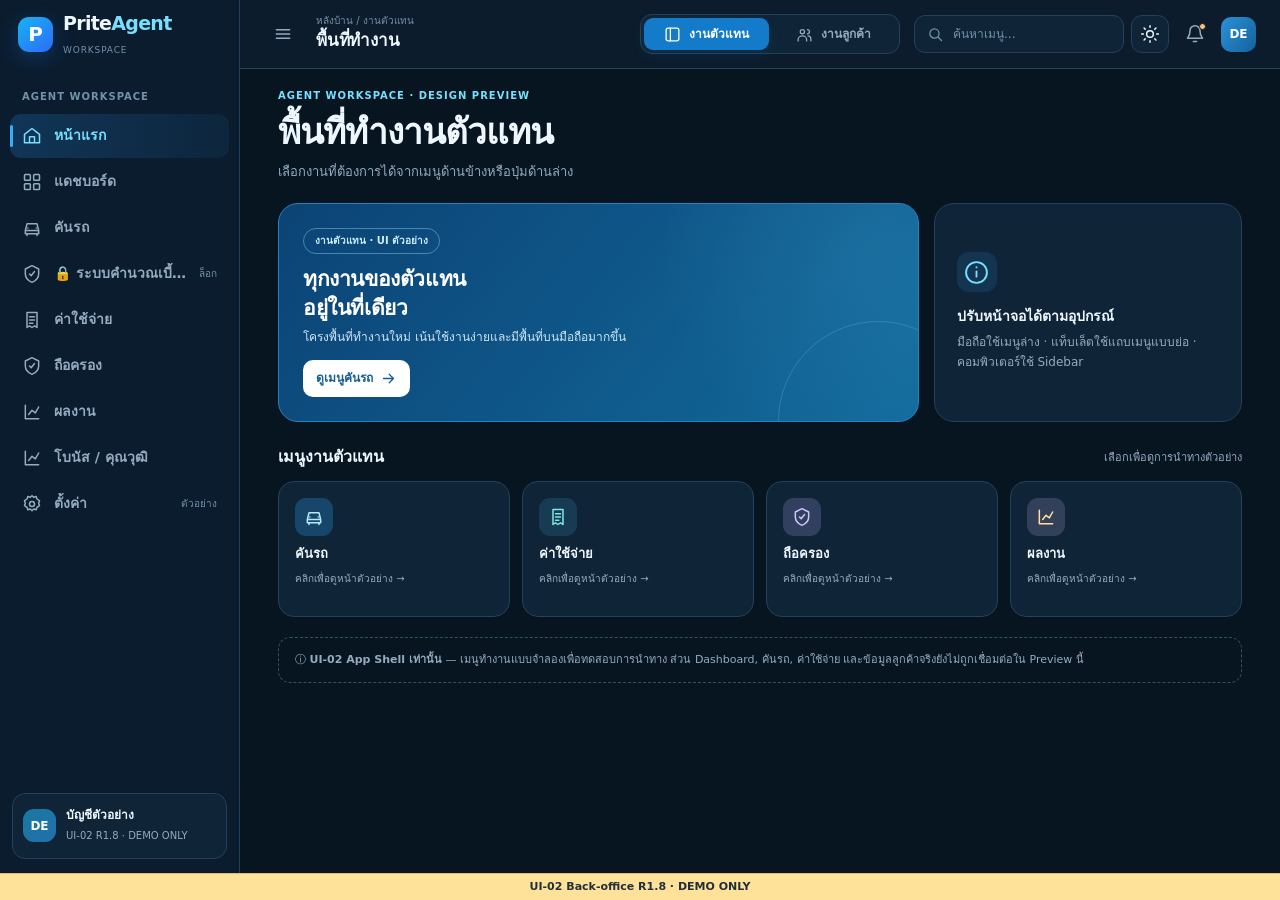
==== commit fba51454: "ui: reuse central sun/moon art without changing legacy theme control behavior" ====
--- a/backoffice/index.html
+++ b/backoffice/index.html
@@ -74,6 +74,7 @@
 @media(max-width:720px){.top .segment{display:none}}
 </style>
 <link rel="stylesheet" href="../ui/shared-design.css?rev=pa-shared-r1">
+<script type="module" src="../ui/shared-theme-artwork.js?rev=pa-shared-theme-r1"></script>
 </head>
 <body>
 <svg xmlns="http://www.w3.org/2000/svg" style="position:absolute;width:0;height:0;overflow:hidden" aria-hidden="true">
--- a/ui/shared-design.css
+++ b/ui/shared-design.css
@@ -230,3 +230,19 @@
 .carGroupForm .carGroupScroll { min-width: 0; }
 .carGroupForm .carGroupDates,
 .carGroupForm .carGroupRoles { grid-template-columns: repeat(2,minmax(0,1fr)); }
+
+/* The legacy page theme buttons keep their existing button chrome; only SVG
+ * geometry comes from ui/theme-icons.js, exactly like Login and Dashboard. */
+.pa-shared-theme-art > svg,
+.pa-shared-theme-art > svg[data-theme-artwork],
+.pa-shared-theme-art svg[data-theme-artwork] {
+  display: inline-block;
+  width: 20px;
+  height: 20px;
+  flex: none;
+  fill: none;
+  stroke: currentColor;
+  stroke-width: 1.8;
+  stroke-linecap: round;
+  stroke-linejoin: round;
+}
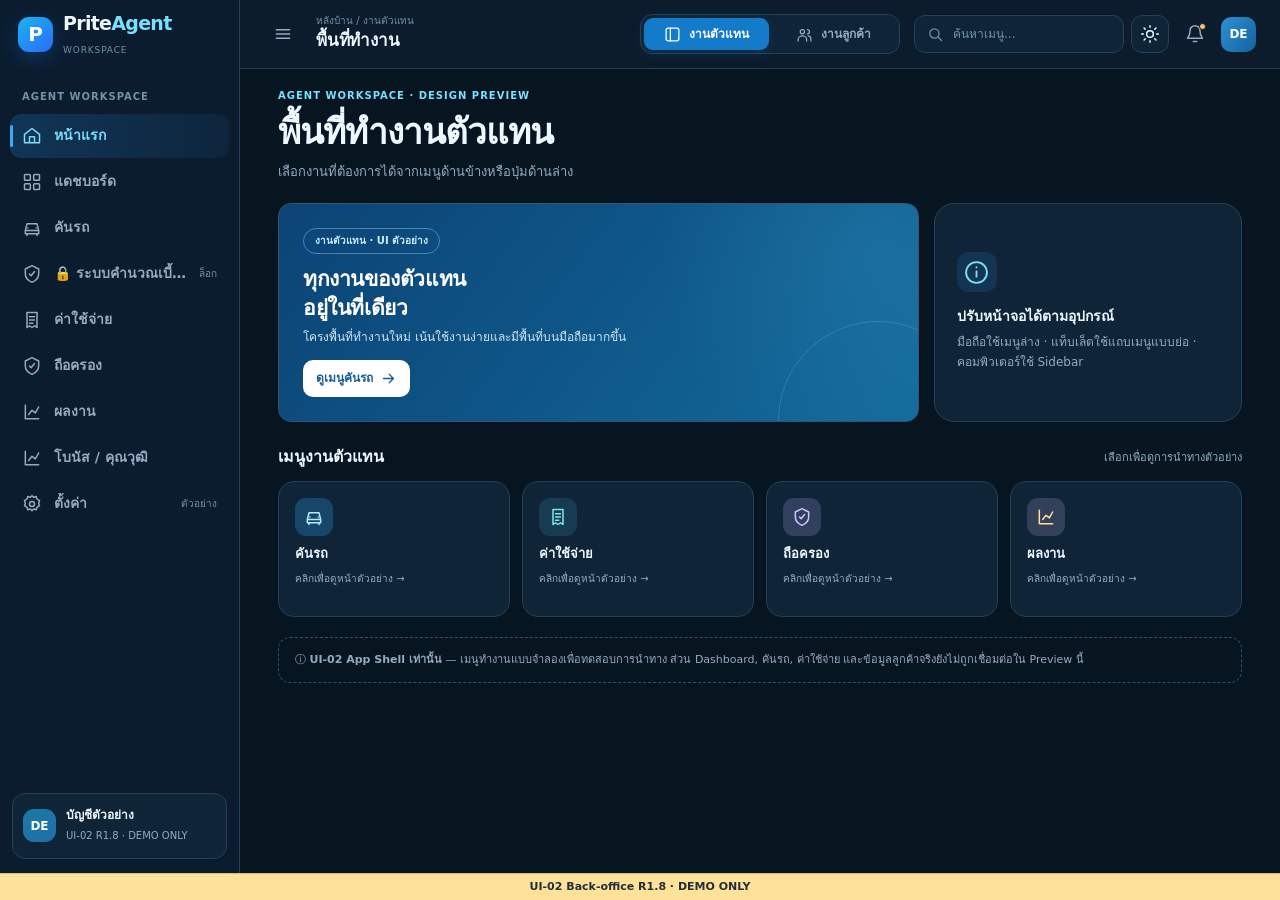
==== commit 20b6bea6: "ui: unify car display icons, state tabs and shared controls across active V2 pages" ====
--- a/backoffice/index.html
+++ b/backoffice/index.html
@@ -73,7 +73,8 @@
 }
 @media(max-width:720px){.top .segment{display:none}}
 </style>
-<link rel="stylesheet" href="../ui/shared-design.css?rev=pa-shared-r1">
+<link rel="stylesheet" href="../ui/shared-design.css?rev=pa-shared-r3">
+<link rel="stylesheet" href="../ui/shared-components.css?rev=pa-ui-unified-r1">
 <script type="module" src="../ui/shared-theme-artwork.js?rev=pa-shared-theme-r1"></script>
 </head>
 <body>
--- a/ui/shared-design.css
+++ b/ui/shared-design.css
@@ -246,3 +246,36 @@
   stroke-linecap: round;
   stroke-linejoin: round;
 }
+
+/* Tablet Chrome: year input must use the exact same surface, dimensions and
+ * focus treatment as the adjacent month selector, rather than OS grey UI. */
+.pa-calendar-popover input[data-cal-year] {
+  box-sizing: border-box;
+  appearance: textfield;
+  -moz-appearance: textfield;
+  width: 100%;
+  min-width: 0;
+  height: 42px;
+  min-height: 42px;
+  margin: 0;
+  padding: 4px 9px;
+  border: 1px solid var(--pa-field-border);
+  border-radius: 10px;
+  background: var(--pa-field-surface);
+  color: var(--pa-field-text);
+  font: inherit;
+  font-size: 16px;
+  line-height: 1.3;
+  font-variant-numeric: tabular-nums;
+  caret-color: var(--pa-field-focus);
+}
+.pa-calendar-popover input[data-cal-year]:focus {
+  outline: 2px solid var(--pa-field-focus);
+  outline-offset: 1px;
+  box-shadow: var(--pa-field-shadow);
+}
+.pa-calendar-popover input[data-cal-year]::-webkit-inner-spin-button,
+.pa-calendar-popover input[data-cal-year]::-webkit-outer-spin-button {
+  -webkit-appearance: none;
+  margin: 0;
+}
--- a/ui/shared-components.css
+++ b/ui/shared-components.css
@@ -0,0 +1,54 @@
+/* V2 Shared UI Components R2 — forms/theme tokens in shared-design.css.
+ * Both active car-list routes import this ONE style for modes/tabs/cards/icons.
+ */
+:root {--pa-ui-line:var(--pa-field-border,#35536c);--pa-ui-ink:var(--pa-field-text,#edf5ff);--pa-ui-accent:var(--pa-field-focus,#49bce9);--pa-ui-panel:var(--pa-field-bg,#0b2032);--pa-ui-muted:var(--pa-field-muted,#a9b9ca);--pa-ui-radius:var(--pa-field-radius,13px);--pa-ui-ring:var(--pa-field-shadow,0 0 0 3px #49bce92e)}
+.pa-ui-icon{display:inline-block;width:19px;height:19px;min-width:19px;fill:none;stroke:currentColor;stroke-width:1.8;stroke-linecap:round;stroke-linejoin:round;vertical-align:middle}
+.v1Facts .pa-fact,.car-facts .pa-fact{display:flex;align-items:center;gap:6px;min-width:0}
+.v1Facts .pa-ui-icon,.car-facts .pa-ui-icon{color:var(--pa-ui-accent);flex-shrink:0;width:16px;height:16px;min-width:16px}
+#carProvincePicker label[for=carProvince]>.pa-ui-icon{width:16px;height:16px;min-width:16px;margin-inline-start:5px;color:var(--pa-ui-accent)}
+.v1Modes{grid-template-columns:1fr!important;justify-items:start}
+.v1Modes #layoutHelp{grid-column:1/-1;max-width:100%;white-space:normal}
+.v1Modes .v1ModeBtns.pa-view-icons,.view-controls .pa-view-icons{
+ display:grid;grid-template-columns:repeat(4,minmax(0,1fr));gap:4px;
+ width:min(100%,340px);max-width:100%;min-width:0;padding:4px;
+ border:1px solid var(--pa-ui-line);border-radius:14px;background:var(--pa-ui-panel)}
+.v1Modes .v1ModeBtns.pa-view-icons{justify-self:start}
+.v1Modes .pa-view-icons [data-layout],.view-controls .pa-view-icons [data-layout]{
+ display:grid;place-items:center;box-sizing:border-box;min-width:0;width:100%;height:46px;min-height:46px;max-width:none;
+ margin:0;padding:6px;border:1px solid transparent;border-radius:10px;background:transparent;
+ color:var(--pa-ui-muted);box-shadow:none;cursor:pointer}
+.v1Modes .pa-view-icons [data-layout] .pa-ui-icon,.view-controls .pa-view-icons [data-layout] .pa-ui-icon{width:23px;height:23px;min-width:23px}
+.v1Modes .pa-view-icons [aria-pressed=true],.view-controls .pa-view-icons [aria-pressed=true]{border-color:var(--pa-ui-accent);color:var(--pa-ui-accent);background:color-mix(in srgb,var(--pa-ui-accent) 12%,transparent)}
+.v1Modes .pa-view-icons [data-layout]:focus-visible,.view-controls .pa-view-icons [data-layout]:focus-visible{outline:2px solid var(--pa-ui-accent);outline-offset:1px}
+.v1Status.pa-status-tabs,.filterbar.pa-status-tabs,.pa-admin-tabs{
+ box-sizing:border-box;display:flex;align-items:stretch;flex-wrap:nowrap;gap:12px;
+ max-width:100%;width:100%;min-width:0;overflow-x:auto;overscroll-behavior-inline:contain;scrollbar-width:thin;
+ border-bottom:1px solid var(--pa-ui-line);padding:0;margin-block-end:14px}
+.v1Status.pa-status-tabs [role=tab],.filterbar.pa-status-tabs [role=tab],.pa-admin-tabs [role=tab],.pa-admin-tabs button{
+ box-sizing:border-box;flex:0 0 auto;min-width:0;min-height:43px;
+ white-space:nowrap;margin:0;padding:8px 1px 10px;border:0;
+ border-bottom:3px solid transparent;border-radius:0;background:transparent;
+ color:var(--pa-ui-muted);box-shadow:none;transform:none;cursor:pointer;
+ font-size:14px;font-weight:600;line-height:1.4}
+.v1Status.pa-status-tabs [aria-selected=true],.filterbar.pa-status-tabs [aria-selected=true],.pa-admin-tabs [aria-selected=true]{
+ border-bottom-color:var(--pa-ui-accent);color:var(--pa-ui-accent);background:transparent;font-weight:750;box-shadow:none}
+.v1Status.pa-status-tabs [role=tab]:focus-visible,.filterbar.pa-status-tabs [role=tab]:focus-visible,.pa-admin-tabs button:focus-visible{outline:2px solid var(--pa-ui-accent);outline-offset:-2px}
+.pa-directory .v1Card,.pa-dashboard .directory-car,.pa-admin-section,.dashboard-work,.focuscard{border-color:var(--pa-ui-line);border-radius:var(--pa-ui-radius)}
+.pa-directory .v1Card:focus-within,.pa-dashboard .directory-car:focus-within{outline:1px solid var(--pa-ui-accent);outline-offset:1px}
+.pa-dashboard :is(.search input,.periods select,.pa-admin-search input),.pa-directory :is(.v1Search input,.v1Periods select,.carGroupForm .pa-control),.pa-admin-section :is(input,select),.carGroupForm .pa-date-field{
+ min-height:var(--pa-field-min-height);border-color:var(--pa-ui-line);border-radius:var(--pa-ui-radius);font-size:16px}
+.pa-dashboard :is(.search input,.periods select,.pa-admin-search input):focus,.pa-directory :is(.v1Search input,.v1Periods select,.carGroupForm .pa-control):focus,.pa-admin-section :is(input,select):focus{
+ outline:2px solid var(--pa-ui-accent);outline-offset:1px;box-shadow:var(--pa-ui-ring)}
+.pa-header :is(button,a):focus-visible,.shell-header button:focus-visible,.pa-sidebar :is(button,a):focus-visible,#sidebar button:focus-visible,.top button:focus-visible,.side :is(a,button):focus-visible{outline:2px solid var(--pa-ui-accent);outline-offset:2px}
+@media(max-width:767px){
+ .v1Modes .v1ModeBtns.pa-view-icons,.view-controls .pa-view-icons{grid-template-columns:repeat(4,minmax(0,1fr));width:min(100%,340px)}
+ .v1Status.pa-status-tabs,.filterbar.pa-status-tabs,.pa-admin-tabs{gap:12px;flex-wrap:nowrap;white-space:nowrap}
+ .pa-directory .v1Grid.v1-small,.car-directory-grid.directory-small{grid-template-columns:repeat(2,minmax(0,1fr))}
+ :where(.pa-directory,.pa-dashboard,#loginApp,.shell,.app) :is(input,select):not([type=checkbox]):not([type=radio]):not([type=hidden]){font-size:16px;min-width:0}
+}
+@media(max-width:359px){
+ .pa-directory .v1Grid.v1-small,.car-directory-grid.directory-small{grid-template-columns:repeat(2,minmax(0,1fr))!important;gap:7px}
+ .v1Modes .v1ModeBtns.pa-view-icons,.view-controls .pa-view-icons{width:100%}
+ .v1Status.pa-status-tabs [role=tab],.filterbar.pa-status-tabs [role=tab]{font-size:12px}
+}
+@media(prefers-reduced-motion:reduce){.pa-view-icons button,.pa-status-tabs button{animation:none!important;transition:none!important}}
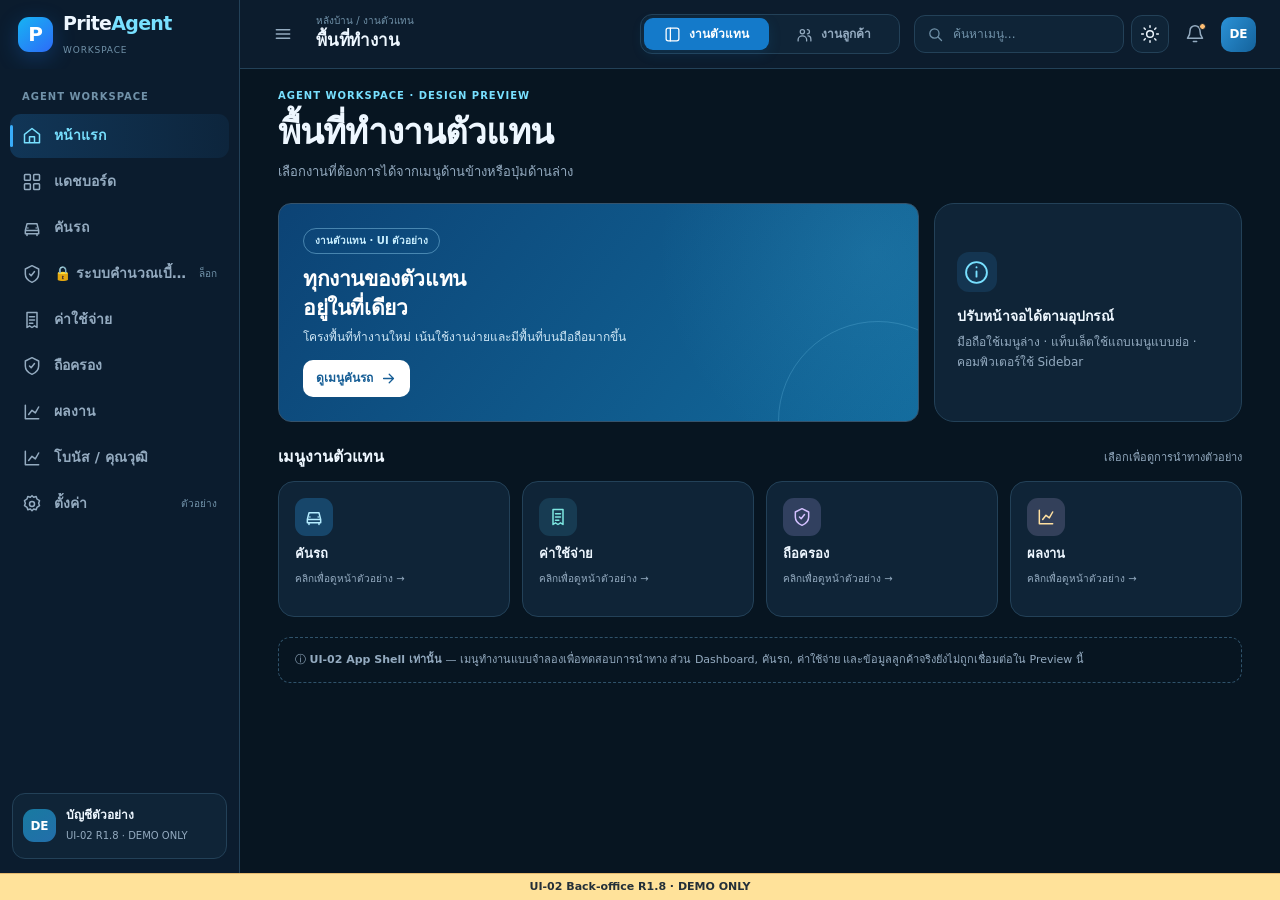
==== commit 17d1c0a4: "ui: finish shared tablet province-icon alignment and refresh component stylesheet" ====
--- a/backoffice/index.html
+++ b/backoffice/index.html
@@ -74,7 +74,7 @@
 @media(max-width:720px){.top .segment{display:none}}
 </style>
 <link rel="stylesheet" href="../ui/shared-design.css?rev=pa-shared-r3">
-<link rel="stylesheet" href="../ui/shared-components.css?rev=pa-ui-unified-r1">
+<link rel="stylesheet" href="../ui/shared-components.css?rev=pa-ui-unified-r2">
 <script type="module" src="../ui/shared-theme-artwork.js?rev=pa-shared-theme-r1"></script>
 </head>
 <body>
--- a/ui/shared-components.css
+++ b/ui/shared-components.css
@@ -52,3 +52,18 @@
  .v1Status.pa-status-tabs [role=tab],.filterbar.pa-status-tabs [role=tab]{font-size:12px}
 }
 @media(prefers-reduced-motion:reduce){.pa-view-icons button,.pa-status-tabs button{animation:none!important;transition:none!important}}
+
+/* Owner tablet correction: province icon is inline beside its label, not
+ * placed on a second grid row by the generic .carGroupForm label rule. */
+.carGroupForm #carProvincePicker label[for=carProvince] {
+  display:flex;flex-direction:row;align-items:center;justify-content:flex-start;
+  width:fit-content;min-width:0;gap:5px;line-height:1.4;
+}
+.carGroupForm #carProvincePicker label[for=carProvince]>.pa-ui-icon {
+  display:inline-block;vertical-align:middle;margin:0;
+  width:18px;height:18px;min-width:18px;flex:0 0 18px;
+}
+/* Both independent car renderers use the same icon/text spacing. */
+.pa-directory .v1Facts>span,.pa-dashboard .car-facts>span {
+  display:flex;align-items:center;gap:6px;min-width:0;
+}
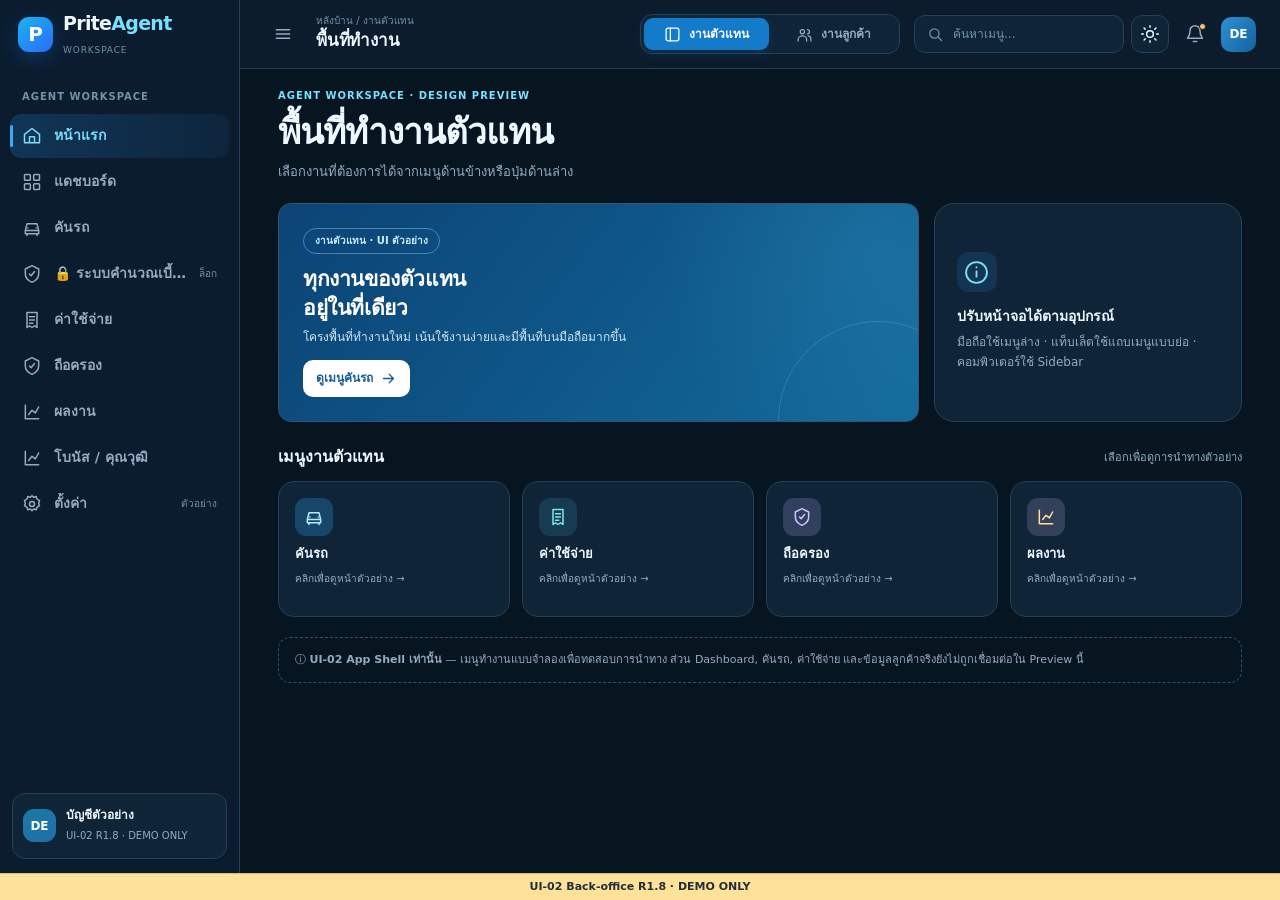
==== commit 46d5d5bb: "ui: refresh shared car management confirmation CSS on active V2 preview" ====
--- a/backoffice/index.html
+++ b/backoffice/index.html
@@ -74,7 +74,7 @@
 @media(max-width:720px){.top .segment{display:none}}
 </style>
 <link rel="stylesheet" href="../ui/shared-design.css?rev=pa-shared-r3">
-<link rel="stylesheet" href="../ui/shared-components.css?rev=pa-ui-unified-r2">
+<link rel="stylesheet" href="../ui/shared-components.css?rev=pa-car-confirm-r4">
 <script type="module" src="../ui/shared-theme-artwork.js?rev=pa-shared-theme-r1"></script>
 </head>
 <body>
--- a/ui/shared-components.css
+++ b/ui/shared-components.css
@@ -67,3 +67,71 @@
 .pa-directory .v1Facts>span,.pa-dashboard .car-facts>span {
   display:flex;align-items:center;gap:6px;min-width:0;
 }
+
+
+/* Final Car V1 UI: consistent shared menu icons and safe local management. */
+.pa-sidebar .pa-links a,.pa-sidebar .pa-account a,.pa-sidebar .pa-account summary{
+ display:flex;align-items:center;gap:10px;min-height:48px;line-height:1.4
+}
+.pa-sidebar .pa-links a .pa-nav-icon{display:grid;place-items:center;width:25px;min-width:25px;color:var(--pa-ui-accent)}
+.pa-sidebar .pa-nav-icon .pa-ui-icon,.pa-sidebar .pa-account .pa-ui-icon{
+ width:20px;height:20px;min-width:20px;flex:none;color:var(--pa-ui-accent)
+}
+.pa-sidebar .pa-work-areas a{display:flex;align-items:center;justify-content:center;gap:5px;min-width:0}
+.pa-sidebar .pa-work-areas a .pa-ui-icon{width:18px;height:18px;min-width:18px}
+.pa-sidebar .pa-work-areas a span{white-space:nowrap}
+.carGroupManage{
+ display:grid;gap:11px;padding:14px;min-width:0;border:1px solid var(--pa-ui-line);
+ border-radius:var(--pa-ui-radius);background:var(--pa-ui-panel)
+}
+.carGroupManage h3{margin:0;font-size:17px;color:var(--pa-ui-ink)}
+.carGroupManage .carManageActions{display:grid;grid-template-columns:minmax(0,1fr);gap:8px}
+.carGroupManage .carManageActions button{
+ box-sizing:border-box;display:flex;align-items:center;gap:11px;min-width:0;width:100%;min-height:50px;
+ padding:10px 12px;border:1px solid var(--pa-ui-line);border-radius:11px;
+ text-align:left;background:transparent;color:var(--pa-ui-ink);cursor:pointer;
+ font-family:inherit;font-weight:600;font-size:15px;line-height:1.45;white-space:normal
+}
+.carGroupManage .carManageActions button .pa-ui-icon{width:21px;height:21px;min-width:21px;flex:none;color:var(--pa-ui-accent)}
+.carGroupManage .carManageActions button:hover{border-color:var(--pa-ui-accent)}
+.carGroupManage .carManageActions button:focus-visible{outline:2px solid var(--pa-ui-accent);outline-offset:2px}
+.carGroupManage .carManageActions button:disabled{opacity:.5;cursor:wait}
+.carGroupManage .carManageActions [data-car-manage=delete]{
+ color:var(--pa-danger,#ff9c9c);
+ border-color:color-mix(in srgb,var(--pa-danger,#ff9c9c) 40%,var(--pa-ui-line))
+}
+.carGroupManage .carManageActions [data-car-manage=delete] .pa-ui-icon{color:var(--pa-danger,#ff9c9c)}
+.carGroupManage small{font-size:12px;line-height:1.6;color:var(--pa-ui-muted)}
+#carLegacyCode{display:flex;align-items:center;gap:8px;flex-wrap:wrap}
+#carLegacyCode button{min-height:44px}
+@media(min-width:650px){
+ .carGroupManage .carManageActions{grid-template-columns:repeat(2,minmax(0,1fr))}
+ .carGroupManage .carManageActions [data-car-manage=delete]{grid-column:1/-1}
+}
+
+
+/* Inline management confirmation: no browser alert/confirm popup or accidental
+ * destructive one-tap action; usable with iPhone keyboard and screen readers. */
+.carGroupManage .carManageConfirm{
+ display:grid;gap:10px;padding:12px;min-width:0;
+ border:1px solid var(--pa-ui-accent);border-radius:11px;
+ background:color-mix(in srgb,var(--pa-ui-accent) 9%,var(--pa-ui-panel));
+}
+.carGroupManage .carManageConfirm[hidden]{display:none!important}
+.carManageConfirm strong{font-size:14px;font-weight:700;line-height:1.5;color:var(--pa-ui-ink)}
+.carManageConfirm label{display:grid;gap:6px;font-size:13px;color:var(--pa-ui-ink)}
+.carManageConfirm input{
+ box-sizing:border-box;width:100%;min-width:0;min-height:50px;
+ padding:8px 11px;font:inherit;font-size:16px;
+ border:1px solid var(--pa-ui-line);border-radius:10px;
+ background:var(--pa-ui-panel);color:var(--pa-ui-ink)
+}
+.carManageConfirm input:focus{outline:2px solid var(--pa-ui-accent);outline-offset:1px}
+.carManageConfirm .carConfirmActions{display:flex;justify-content:flex-end;gap:9px;flex-wrap:wrap}
+.carManageConfirm .carConfirmActions button{
+ min-height:44px;min-width:96px;padding:8px 14px;cursor:pointer;
+ border:1px solid var(--pa-ui-line);border-radius:10px;
+ color:var(--pa-ui-ink);background:transparent;font:700 14px/1.4 inherit
+}
+.carManageConfirm .carConfirmActions [data-confirm-yes]{background:var(--pa-ui-accent);color:#072036;border-color:var(--pa-ui-accent)}
+.carManageConfirm .carConfirmActions button:disabled{opacity:.5;cursor:not-allowed}
